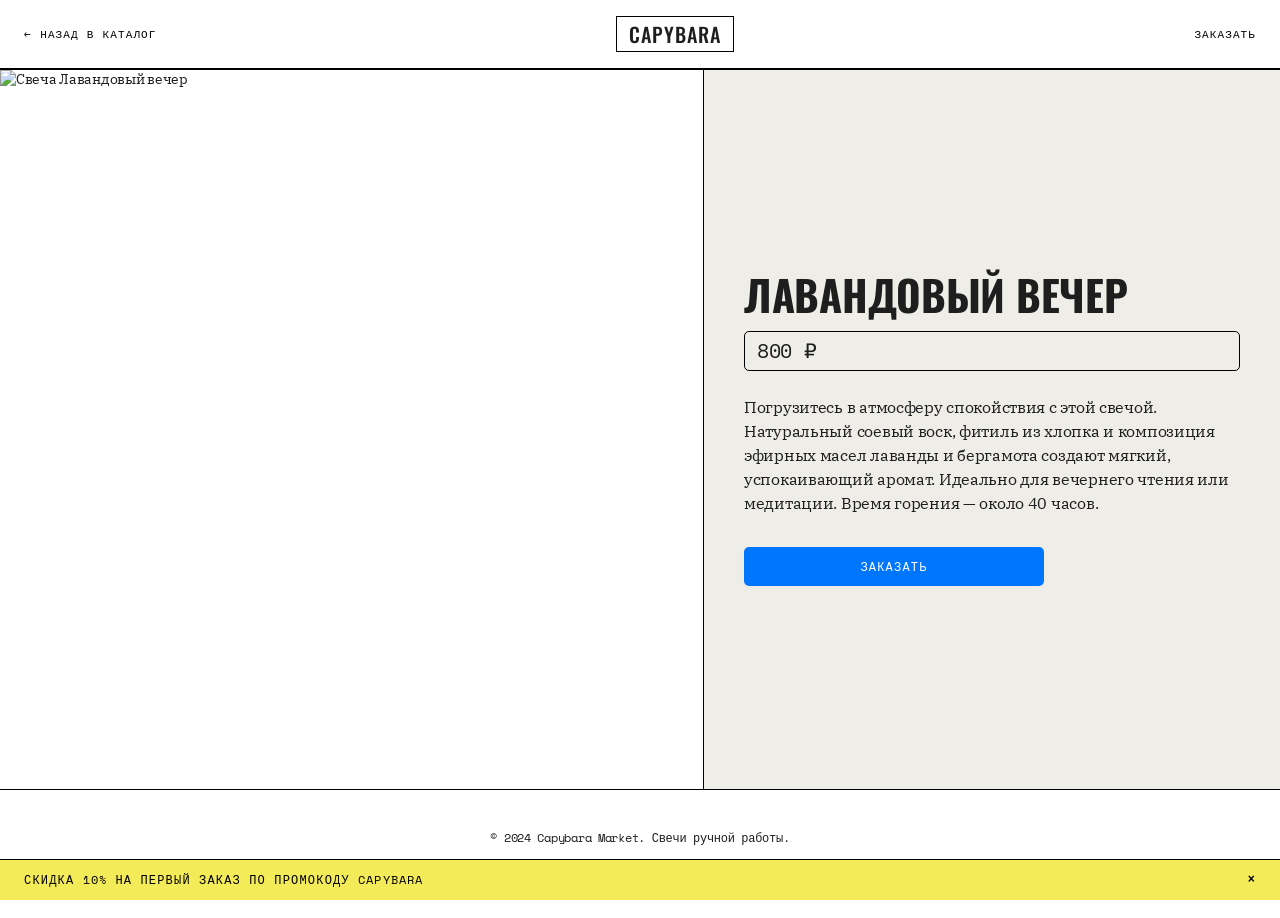
==== product-1.html @ 66001185 "Create product-1.html" ====
<!DOCTYPE html>
<html lang="ru">
<head>
    <meta charset="UTF-8">
    <meta name="viewport" content="width=device-width, initial-scale=1.0">
    <title>Лавандовый вечер | Capybara Market</title>
    <link rel="preconnect" href="https://fonts.googleapis.com">
    <link rel="preconnect" href="https://fonts.gstatic.com" crossorigin>
    <link href="https://fonts.googleapis.com/css2?family=IBM+Plex+Serif:wght@400;500&family=Oswald:wght@500&family=Space+Mono&display=swap" rel="stylesheet">
    <link rel="stylesheet" href="style.css">
</head>
<body>

    <nav class="border-bottom">
        <div class="nav-links"><a href="index.html">← Назад в каталог</a></div>
        <div class="logo">Capybara</div>
        <div class="nav-links"><a href="#order">Заказать</a></div>
    </nav>

    <section class="product-page" id="order">
        <div class="product-image">
            <img src="https://images.unsplash.com/photo-1603006905003-be475563bc59?ixlib=rb-4.0.3&auto=format&fit=crop&w=1000&q=80" alt="Свеча Лавандовый вечер">
        </div>
        <div class="product-info">
            <h1>Лавандовый вечер</h1>
            <div class="price-tag">800 ₽</div>
            <p class="description">
                Погрузитесь в атмосферу спокойствия с этой свечой. Натуральный соевый воск, фитиль из хлопка и композиция эфирных масел лаванды и бергамота создают мягкий, успокаивающий аромат. Идеально для вечернего чтения или медитации. Время горения — около 40 часов.
            </p>
            <a href="https://forms.yandex.ru/u/ВАШ_ID?prefill_product=Свеча%20Лавандовый%20вечер" class="btn-shop" target="_blank">Заказать</a>
        </div>
    </section>

    <footer>
        <p>© 2024 Capybara Market. Свечи ручной работы.</p>
        <div class="social-links">
            <a href="https://t.me/ваш_ник">Telegram</a>
            <a href="https://vk.com/ваш_профиль">ВКонтакте</a>
            <a href="https://max.ru/ваш_профиль">MAX</a>
        </div>
    </footer>

    <div class="promo-banner" id="promo">
        <span>Скидка 10% на первый заказ по промокоду CAPYBARA</span>
        <span class="close-btn" onclick="document.getElementById('promo').style.display='none'">×</span>
    </div>

</body>
</html>
---- style.css ----
:root {
    --workshop-blue: #0076ff;
    --hail-yellow: #f4eb59;
    --pale-sky: #c3d7ee;
    --canvas: #ffffff;
    --bone: #eeede8;
    --ink: #000000;
    --press-black: #1e1e1e;
    --font-display: 'Oswald', sans-serif;
    --font-body: 'IBM Plex Serif', serif;
    --font-mono: 'Space Mono', monospace;
}

* { box-sizing: border-box; margin: 0; padding: 0; }
html { scroll-behavior: smooth; }

body {
    background-color: var(--canvas);
    color: var(--press-black);
    font-family: var(--font-body);
    font-size: 14px;
    line-height: 1.3;
    letter-spacing: -0.02em;
    -webkit-font-smoothing: antialiased;
}

a { color: var(--ink); text-decoration: none; }
.border-bottom { border-bottom: 1px solid var(--ink); }
.border-top { border-top: 1px solid var(--ink); }

/* Навигация */
nav {
    display: flex; justify-content: space-between; align-items: center;
    padding: 16px 24px; background-color: var(--canvas);
    font-family: var(--font-mono); font-size: 11px;
    text-transform: uppercase; letter-spacing: 0.1em;
}
.nav-links { display: flex; gap: 24px; }
.logo {
    font-family: var(--font-display); font-size: 20px; font-weight: 500;
    letter-spacing: 0.05em; border: 1px solid var(--ink);
    padding: 4px 12px; text-transform: uppercase;
}

/* Главный экран (Hero) */
.hero { display: flex; border-bottom: 1px solid var(--ink); min-height: 60vh; }
.hero-text {
    width: 35%; padding: 40px; border-right: 1px solid var(--ink);
    display: flex; flex-direction: column; justify-content: center;
    background-color: var(--bone);
}
.hero-text h1 {
    font-family: var(--font-display); font-size: 54px; font-weight: 500;
    line-height: 0.9; text-transform: uppercase; margin-bottom: 20px;
    letter-spacing: -0.02em;
}
.hero-text p { font-size: 16px; color: var(--press-black); max-width: 80%; }
.hero-image {
    width: 65%;
    background-image: url('https://images.unsplash.com/photo-1602874801006-3a1ce9e7d2b1?ixlib=rb-4.0.3&auto=format&fit=crop&w=1200&q=80');
    background-size: cover; background-position: center;
    background-color: var(--pale-sky);
}

/* Каталог */
.catalog-header { padding: 40px 24px 20px; }
.catalog-header h2 { font-family: var(--font-display); font-size: 32px; text-transform: uppercase; line-height: 1; }
.grid {
    display: grid; grid-template-columns: repeat(auto-fit, minmax(300px, 1fr));
    border-top: 1px solid var(--ink); border-left: 1px solid var(--ink);
    margin: 0 24px 40px;
}
.card {
    padding: 20px; border-right: 1px solid var(--ink); border-bottom: 1px solid var(--ink);
    background-color: var(--bone); display: flex; flex-direction: column;
}
.card-img {
    width: 100%; aspect-ratio: 1 / 1; object-fit: cover;
    border: 1px solid var(--ink); margin-bottom: 16px; background-color: var(--canvas);
}
.card-title-row { display: flex; justify-content: space-between; align-items: flex-start; margin-bottom: 8px; }
.card-title { font-family: var(--font-display); font-size: 20px; line-height: 1; text-transform: uppercase; max-width: 70%; }
.price-tag {
    font-family: var(--font-mono); font-size: 12px; border: 1px solid var(--ink);
    border-radius: 5px; padding: 2px 6px; white-space: nowrap;
}
.card-desc { font-size: 13px; margin-bottom: 16px; flex-grow: 1; }

/* Кнопки */
.btn-shop {
    display: block; width: 100%; background-color: var(--workshop-blue); color: var(--canvas);
    font-family: var(--font-mono); font-size: 12px; text-transform: uppercase; text-align: center;
    padding: 12px; border-radius: 5px; border: none; cursor: pointer;
    letter-spacing: 0.1em; transition: opacity 0.2s;
}
.btn-shop:hover { opacity: 0.8; }

.btn-secondary {
    display: inline-block; background-color: transparent; color: var(--ink);
    font-family: var(--font-mono); font-size: 12px; text-transform: uppercase; text-align: center;
    padding: 10px 20px; border: 1px solid var(--ink); border-radius: 5px; cursor: pointer;
    letter-spacing: 0.1em; transition: background 0.2s;
}
.btn-secondary:hover { background-color: var(--bone); }

/* Страница товара */
.product-page { display: flex; min-height: 80vh; border-top: 1px solid var(--ink); }
.product-image { width: 55%; border-right: 1px solid var(--ink); }
.product-image img { width: 100%; height: 100%; object-fit: cover; display: block; }
.product-info {
    width: 45%; padding: 40px; background-color: var(--bone);
    display: flex; flex-direction: column; justify-content: center;
}
.product-info h1 { font-family: var(--font-display); font-size: 42px; text-transform: uppercase; line-height: 1; margin-bottom: 16px; }
.product-info .price-tag { font-size: 20px; padding: 6px 12px; display: inline-block; margin-bottom: 24px; }
.product-info .description { font-size: 16px; line-height: 1.5; margin-bottom: 32px; color: var(--press-black); }
.product-info .btn-shop { max-width: 300px; }

/* Футер */
footer { padding: 40px 24px; text-align: center; font-family: var(--font-mono); font-size: 12px; background-color: var(--canvas); border-top: 1px solid var(--ink); }
.social-links { margin-top: 16px; display: flex; justify-content: center; gap: 20px; }
.social-links a { border-bottom: 1px solid var(--ink); }

.promo-banner {
    background-color: var(--hail-yellow); color: var(--ink); padding: 12px 24px;
    display: flex; justify-content: space-between; align-items: center;
    font-family: var(--font-mono); font-size: 12px; text-transform: uppercase;
    letter-spacing: 0.1em; position: fixed; bottom: 0; left: 0; right: 0;
    z-index: 100; border-top: 1px solid var(--ink);
}
.close-btn { cursor: pointer; font-weight: bold; font-family: sans-serif; }

@media (max-width: 768px) {
    .hero, .product-page { flex-direction: column; }
    .hero-text, .product-info { width: 100%; border-right: none; border-bottom: 1px solid var(--ink); padding: 24px; }
    .hero-text h1 { font-size: 40px; }
    .hero-image, .product-image { width: 100%; min-height: 40vh; }
    .grid { margin: 0 12px 40px; } nav { padding: 16px 12px; }
    .product-info h1 { font-size: 32px; }
}
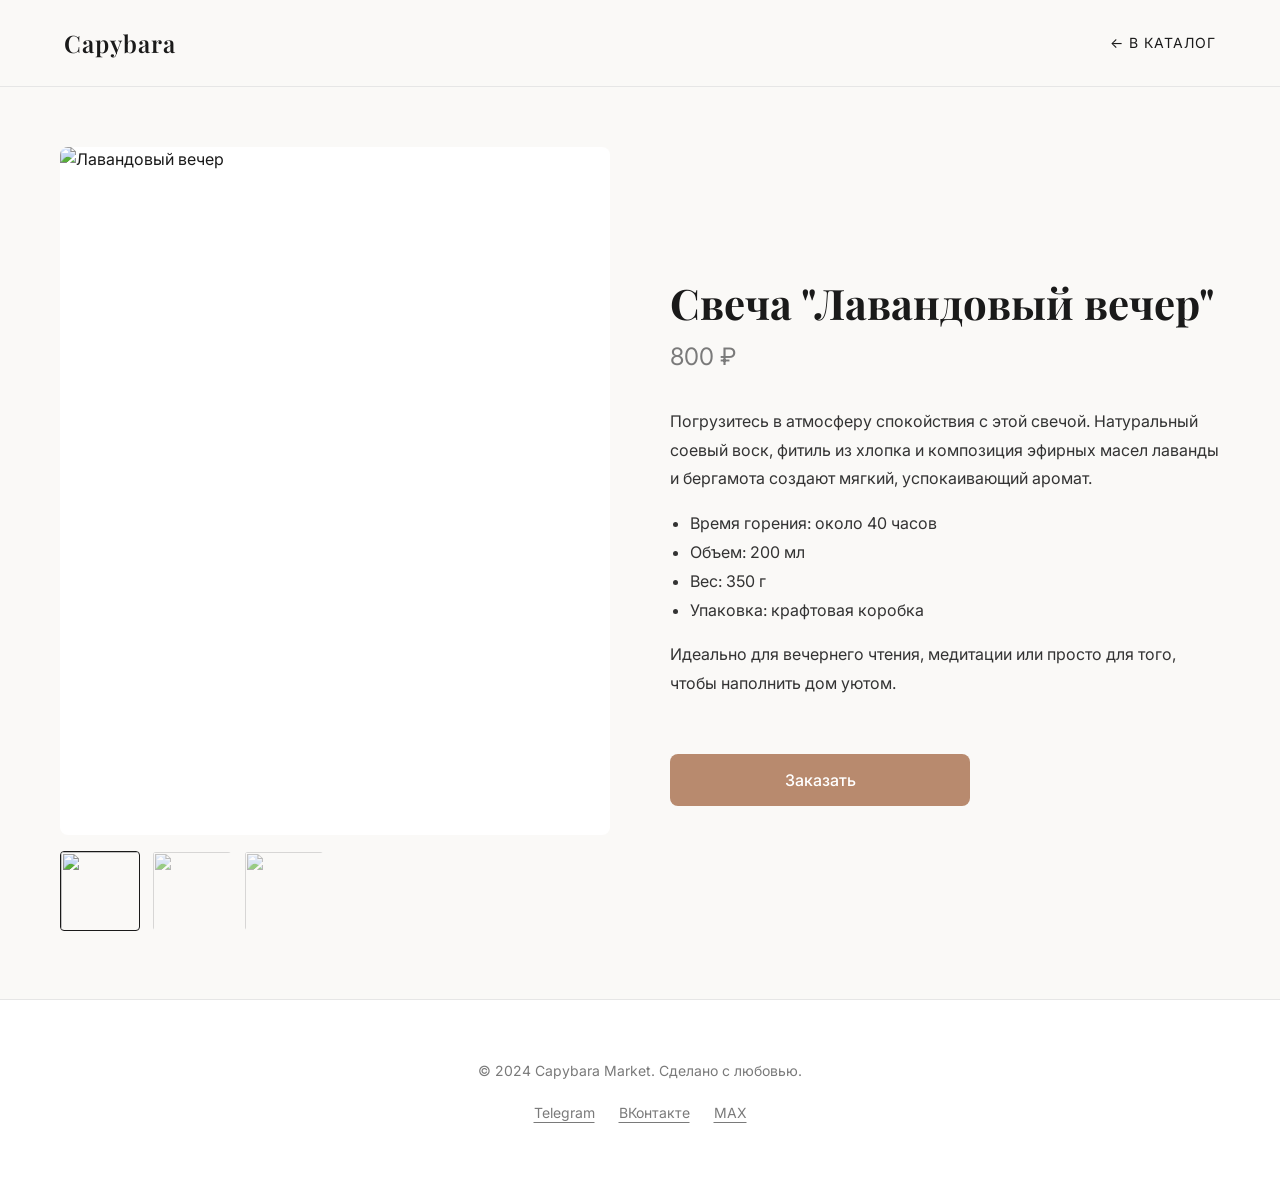
==== commit fbfa0b61: "Update product-1.html" ====
--- a/product-1.html
+++ b/product-1.html
@@ -6,33 +6,51 @@
     <title>Лавандовый вечер | Capybara Market</title>
     <link rel="preconnect" href="https://fonts.googleapis.com">
     <link rel="preconnect" href="https://fonts.gstatic.com" crossorigin>
-    <link href="https://fonts.googleapis.com/css2?family=IBM+Plex+Serif:wght@400;500&family=Oswald:wght@500&family=Space+Mono&display=swap" rel="stylesheet">
+    <link href="https://fonts.googleapis.com/css2?family=Inter:wght@300;400;500;600&family=Playfair+Display:wght@400;600&display=swap" rel="stylesheet">
     <link rel="stylesheet" href="style.css">
 </head>
 <body>
 
-    <nav class="border-bottom">
-        <div class="nav-links"><a href="index.html">← Назад в каталог</a></div>
-        <div class="logo">Capybara</div>
-        <div class="nav-links"><a href="#order">Заказать</a></div>
-    </nav>
+    <header>
+        <a href="index.html" class="logo">Capybara</a>
+        <div class="nav-links">
+            <a href="index.html">← В каталог</a>
+        </div>
+    </header>
 
-    <section class="product-page" id="order">
-        <div class="product-image">
-            <img src="https://images.unsplash.com/photo-1603006905003-be475563bc59?ixlib=rb-4.0.3&auto=format&fit=crop&w=1000&q=80" alt="Свеча Лавандовый вечер">
+    <main class="product-page">
+        <!-- Галерея -->
+        <div class="product-gallery">
+            <img src="https://images.unsplash.com/photo-1603006905003-be475563bc59?ixlib=rb-4.0.3&auto=format&fit=crop&w=800&q=80" alt="Лавандовый вечер" class="main-image" id="mainImage">
+            <div class="thumbnail-list">
+                <img src="https://images.unsplash.com/photo-1603006905003-be475563bc59?ixlib=rb-4.0.3&auto=format&fit=crop&w=150&q=80" onclick="changeImage(this)" class="active">
+                <img src="https://images.unsplash.com/photo-1602874801006-3a1ce9e7d2b1?ixlib=rb-4.0.3&auto=format&fit=crop&w=150&q=80" onclick="changeImage(this)">
+                <img src="https://images.unsplash.com/photo-1575844264831-4b8920b431a6?ixlib=rb-4.0.3&auto=format&fit=crop&w=150&q=80" onclick="changeImage(this)">
+            </div>
         </div>
+
+        <!-- Информация -->
         <div class="product-info">
-            <h1>Лавандовый вечер</h1>
-            <div class="price-tag">800 ₽</div>
-            <p class="description">
-                Погрузитесь в атмосферу спокойствия с этой свечой. Натуральный соевый воск, фитиль из хлопка и композиция эфирных масел лаванды и бергамота создают мягкий, успокаивающий аромат. Идеально для вечернего чтения или медитации. Время горения — около 40 часов.
-            </p>
-            <a href="https://forms.yandex.ru/u/ВАШ_ID?prefill_product=Свеча%20Лавандовый%20вечер" class="btn-shop" target="_blank">Заказать</a>
+            <h1>Свеча "Лавандовый вечер"</h1>
+            <div class="price">800 ₽</div>
+            
+            <div class="description">
+                <p>Погрузитесь в атмосферу спокойствия с этой свечой. Натуральный соевый воск, фитиль из хлопка и композиция эфирных масел лаванды и бергамота создают мягкий, успокаивающий аромат.</p>
+                <ul>
+                    <li>Время горения: около 40 часов</li>
+                    <li>Объем: 200 мл</li>
+                    <li>Вес: 350 г</li>
+                    <li>Упаковка: крафтовая коробка</li>
+                </ul>
+                <p>Идеально для вечернего чтения, медитации или просто для того, чтобы наполнить дом уютом.</p>
+            </div>
+
+            <button onclick="openOrderModal('Свеча Лавандовый вечер', 'candle-01')" class="btn-primary">Заказать</button>
         </div>
-    </section>
+    </main>
 
     <footer>
-        <p>© 2024 Capybara Market. Свечи ручной работы.</p>
+        <p>© 2024 Capybara Market. Сделано с любовью.</p>
         <div class="social-links">
             <a href="https://t.me/ваш_ник">Telegram</a>
             <a href="https://vk.com/ваш_профиль">ВКонтакте</a>
@@ -40,10 +58,57 @@
         </div>
     </footer>
 
-    <div class="promo-banner" id="promo">
-        <span>Скидка 10% на первый заказ по промокоду CAPYBARA</span>
-        <span class="close-btn" onclick="document.getElementById('promo').style.display='none'">×</span>
+    <!-- МОДАЛЬНОЕ ОКНО -->
+    <div class="modal-overlay" id="orderModal">
+        <div class="modal-content">
+            <div class="modal-header">
+                <h3 id="modalTitle">Оформление заказа</h3>
+                <button class="modal-close" onclick="closeOrderModal()">×</button>
+            </div>
+            <div class="modal-body">
+                <iframe id="yandexFormIframe" src="" frameborder="0"></iframe>
+            </div>
+        </div>
     </div>
 
+    <script>
+        // Смена главного фото
+        function changeImage(element) {
+            const mainImage = document.getElementById('mainImage');
+            // Берем src миниатюры и меняем размер на большой
+            mainImage.src = element.src.replace('w=150', 'w=800'); 
+            
+            // Переключаем класс active
+            document.querySelectorAll('.thumbnail-list img').forEach(img => img.classList.remove('active'));
+            element.classList.add('active');
+        }
+
+        // Модальное окно
+        function openOrderModal(productName, productId) {
+            const modal = document.getElementById('orderModal');
+            const title = document.getElementById('modalTitle');
+            const iframe = document.getElementById('yandexFormIframe');
+
+            title.textContent = 'Вы заказываете: ' + productName;
+
+            const baseUrl = "https://forms.yandex.ru/u/6affc43928697bf2845447a7/?iframe=1";
+            const nameParam = "&answer_short_text_9008994401604016=" + encodeURIComponent(productName);
+            const idParam = "&answer_short_text_9008994404244940=" + encodeURIComponent(productId);
+
+            iframe.src = baseUrl + nameParam + idParam;
+            modal.classList.add('active');
+        }
+
+        function closeOrderModal() {
+            const modal = document.getElementById('orderModal');
+            const iframe = document.getElementById('yandexFormIframe');
+            iframe.src = ""; 
+            modal.classList.remove('active');
+        }
+
+        document.getElementById('orderModal').addEventListener('click', function(e) {
+            if (e.target === this) closeOrderModal();
+        });
+    </script>
 </body>
 </html>
--- a/style.css
+++ b/style.css
@@ -1,140 +1,123 @@
+/* --- БАЗОВЫЕ НАСТРОЙКИ --- */
 :root {
-    --workshop-blue: #0076ff;
-    --hail-yellow: #f4eb59;
-    --pale-sky: #c3d7ee;
-    --canvas: #ffffff;
-    --bone: #eeede8;
-    --ink: #000000;
-    --press-black: #1e1e1e;
-    --font-display: 'Oswald', sans-serif;
-    --font-body: 'IBM Plex Serif', serif;
-    --font-mono: 'Space Mono', monospace;
+    --bg-main: #faf9f7;      /* Теплый белый */
+    --bg-card: #ffffff;      /* Чистый белый для карточек */
+    --text-main: #1a1a1a;    /* Почти черный */
+    --text-muted: #7a7a7a;   /* Серый для описаний */
+    --accent: #b88a6e;       /* Пудрово-коричневый (кнопки) */
+    --accent-hover: #a1765c;
+    --border: #e6e6e6;
+    --font-heading: 'Playfair Display', serif;
+    --font-body: 'Inter', sans-serif;
 }
 
 * { box-sizing: border-box; margin: 0; padding: 0; }
 html { scroll-behavior: smooth; }
 
 body {
-    background-color: var(--canvas);
-    color: var(--press-black);
+    background-color: var(--bg-main);
+    color: var(--text-main);
     font-family: var(--font-body);
-    font-size: 14px;
-    line-height: 1.3;
-    letter-spacing: -0.02em;
+    font-size: 16px;
+    line-height: 1.6;
     -webkit-font-smoothing: antialiased;
 }
 
-a { color: var(--ink); text-decoration: none; }
-.border-bottom { border-bottom: 1px solid var(--ink); }
-.border-top { border-top: 1px solid var(--ink); }
+a { color: inherit; text-decoration: none; transition: opacity 0.2s; }
+a:hover { opacity: 0.7; }
+img { max-width: 100%; display: block; }
 
-/* Навигация */
-nav {
+/* --- ШАПКА --- */
+header {
     display: flex; justify-content: space-between; align-items: center;
-    padding: 16px 24px; background-color: var(--canvas);
-    font-family: var(--font-mono); font-size: 11px;
-    text-transform: uppercase; letter-spacing: 0.1em;
+    padding: 24px 5%; background-color: var(--bg-main);
+    position: sticky; top: 0; z-index: 50;
+    border-bottom: 1px solid var(--border);
 }
-.nav-links { display: flex; gap: 24px; }
-.logo {
-    font-family: var(--font-display); font-size: 20px; font-weight: 500;
-    letter-spacing: 0.05em; border: 1px solid var(--ink);
-    padding: 4px 12px; text-transform: uppercase;
+.logo { font-family: var(--font-heading); font-size: 24px; font-weight: 600; letter-spacing: 1px; }
+.nav-links { display: flex; gap: 32px; font-weight: 400; font-size: 14px; text-transform: uppercase; letter-spacing: 1px; }
+
+/* --- ГЛАВНЫЙ ЭКРАН (HERO) --- */
+.hero {
+    display: flex; align-items: center; justify-content: center;
+    text-align: center; padding: 100px 20px; background-color: var(--bg-card);
+    border-bottom: 1px solid var(--border);
+}
+.hero-content { max-width: 800px; }
+.hero h1 { font-family: var(--font-heading); font-size: 56px; font-weight: 400; margin-bottom: 20px; line-height: 1.1; }
+.hero p { font-size: 18px; color: var(--text-muted); max-width: 600px; margin: 0 auto; }
+
+/* --- ФИЛЬТРЫ КАТЕГОРИЙ --- */
+.category-filters {
+    display: flex; justify-content: center; gap: 16px; padding: 40px 20px 20px;
+    flex-wrap: wrap;
+}
+.filter-btn {
+    background: none; border: 1px solid var(--border);
+    padding: 10px 24px; border-radius: 30px;
+    font-family: var(--font-body); font-size: 14px; cursor: pointer;
+    transition: all 0.3s ease; color: var(--text-muted);
+}
+.filter-btn:hover, .filter-btn.active {
+    background: var(--text-main); color: #fff; border-color: var(--text-main);
 }
 
-/* Главный экран (Hero) */
-.hero { display: flex; border-bottom: 1px solid var(--ink); min-height: 60vh; }
-.hero-text {
-    width: 35%; padding: 40px; border-right: 1px solid var(--ink);
-    display: flex; flex-direction: column; justify-content: center;
-    background-color: var(--bone);
+/* --- СЕТКА ТОВАРОВ --- */
+.container { max-width: 1200px; margin: 0 auto; padding: 20px 20px 80px; }
+.product-grid {
+    display: grid; grid-template-columns: repeat(auto-fill, minmax(280px, 1fr));
+    gap: 40px;
 }
-.hero-text h1 {
-    font-family: var(--font-display); font-size: 54px; font-weight: 500;
-    line-height: 0.9; text-transform: uppercase; margin-bottom: 20px;
-    letter-spacing: -0.02em;
+.product-card { text-align: left; cursor: pointer; }
+.product-image-wrapper { overflow: hidden; border-radius: 8px; background: var(--bg-card); margin-bottom: 16px; aspect-ratio: 4/5; }
+.product-card img { width: 100%; height: 100%; object-fit: cover; transition: transform 0.5s ease; }
+.product-card:hover img { transform: scale(1.05); }
+.product-title { font-family: var(--font-heading); font-size: 20px; margin-bottom: 4px; }
+.product-price { font-size: 15px; color: var(--text-muted); }
+
+/* --- СТРАНИЦА ТОВАРА --- */
+.product-page { max-width: 1200px; margin: 60px auto; padding: 0 20px; display: grid; grid-template-columns: 1fr 1fr; gap: 60px; }
+.product-gallery { display: flex; flex-direction: column; gap: 16px; }
+.main-image { width: 100%; border-radius: 8px; aspect-ratio: 4/5; object-fit: cover; background: var(--bg-card); }
+.thumbnail-list { display: flex; gap: 12px; overflow-x: auto; padding-bottom: 8px; }
+.thumbnail-list img { width: 80px; height: 80px; object-fit: cover; border-radius: 4px; cursor: pointer; opacity: 0.6; transition: opacity 0.2s; border: 1px solid transparent; }
+.thumbnail-list img:hover, .thumbnail-list img.active { opacity: 1; border-color: var(--text-main); }
+
+.product-info { display: flex; flex-direction: column; justify-content: center; }
+.product-info h1 { font-family: var(--font-heading); font-size: 42px; margin-bottom: 12px; line-height: 1.1; }
+.product-info .price { font-size: 24px; color: var(--text-muted); margin-bottom: 30px; }
+.product-info .description { font-size: 16px; line-height: 1.8; margin-bottom: 40px; color: #333; }
+.product-info .description p { margin-bottom: 16px; }
+.product-info .description ul { padding-left: 20px; margin-bottom: 16px; }
+
+/* --- КНОПКИ --- */
+.btn-primary {
+    display: inline-block; background-color: var(--accent); color: #fff;
+    font-family: var(--font-body); font-size: 16px; font-weight: 500;
+    padding: 16px 32px; border-radius: 8px; border: none; cursor: pointer;
+    text-align: center; transition: background-color 0.3s; width: 100%; max-width: 300px;
 }
-.hero-text p { font-size: 16px; color: var(--press-black); max-width: 80%; }
-.hero-image {
-    width: 65%;
-    background-image: url('https://images.unsplash.com/photo-1602874801006-3a1ce9e7d2b1?ixlib=rb-4.0.3&auto=format&fit=crop&w=1200&q=80');
-    background-size: cover; background-position: center;
-    background-color: var(--pale-sky);
+.btn-primary:hover { background-color: var(--accent-hover); }
+
+/* --- ФУТЕР --- */
+footer { padding: 60px 20px; text-align: center; background-color: var(--bg-card); border-top: 1px solid var(--border); font-size: 14px; color: var(--text-muted); }
+.social-links { margin-top: 20px; display: flex; justify-content: center; gap: 24px; }
+.social-links a { text-decoration: underline; text-underline-offset: 4px; }
+
+/* --- МОДАЛЬНОЕ ОКНО (Осталось без изменений в логике) --- */
+.modal-overlay { display: none; position: fixed; top: 0; left: 0; width: 100%; height: 100%; background-color: rgba(0, 0, 0, 0.6); backdrop-filter: blur(4px); z-index: 1000; justify-content: center; align-items: center; padding: 20px; }
+.modal-overlay.active { display: flex; }
+.modal-content { background-color: var(--bg-card); border-radius: 12px; width: 100%; max-width: 700px; max-height: 90vh; display: flex; flex-direction: column; position: relative; box-shadow: 0 20px 40px rgba(0,0,0,0.2); overflow: hidden; }
+.modal-header { padding: 24px; border-bottom: 1px solid var(--border); display: flex; justify-content: space-between; align-items: center; background-color: var(--bg-main); }
+.modal-header h3 { font-family: var(--font-heading); font-size: 22px; margin: 0; font-weight: 600; }
+.modal-close { background: none; border: none; font-size: 24px; cursor: pointer; color: var(--text-muted); }
+.modal-body { padding: 0; overflow-y: auto; flex-grow: 1; background-color: #fff; max-height: calc(90vh - 80px); }
+.modal-body iframe { width: 100%; height: 100%; min-height: 750px; border: none; display: block; }
+
+/* --- АДАПТИВНОСТЬ --- */
+@media (max-width: 900px) {
+    .product-page { grid-template-columns: 1fr; gap: 40px; margin: 30px auto; }
+    .hero h1 { font-size: 40px; }
+    .modal-content { height: 95vh; max-height: 95vh; }
+    .modal-body iframe { min-height: 100%; }
 }
-
-/* Каталог */
-.catalog-header { padding: 40px 24px 20px; }
-.catalog-header h2 { font-family: var(--font-display); font-size: 32px; text-transform: uppercase; line-height: 1; }
-.grid {
-    display: grid; grid-template-columns: repeat(auto-fit, minmax(300px, 1fr));
-    border-top: 1px solid var(--ink); border-left: 1px solid var(--ink);
-    margin: 0 24px 40px;
-}
-.card {
-    padding: 20px; border-right: 1px solid var(--ink); border-bottom: 1px solid var(--ink);
-    background-color: var(--bone); display: flex; flex-direction: column;
-}
-.card-img {
-    width: 100%; aspect-ratio: 1 / 1; object-fit: cover;
-    border: 1px solid var(--ink); margin-bottom: 16px; background-color: var(--canvas);
-}
-.card-title-row { display: flex; justify-content: space-between; align-items: flex-start; margin-bottom: 8px; }
-.card-title { font-family: var(--font-display); font-size: 20px; line-height: 1; text-transform: uppercase; max-width: 70%; }
-.price-tag {
-    font-family: var(--font-mono); font-size: 12px; border: 1px solid var(--ink);
-    border-radius: 5px; padding: 2px 6px; white-space: nowrap;
-}
-.card-desc { font-size: 13px; margin-bottom: 16px; flex-grow: 1; }
-
-/* Кнопки */
-.btn-shop {
-    display: block; width: 100%; background-color: var(--workshop-blue); color: var(--canvas);
-    font-family: var(--font-mono); font-size: 12px; text-transform: uppercase; text-align: center;
-    padding: 12px; border-radius: 5px; border: none; cursor: pointer;
-    letter-spacing: 0.1em; transition: opacity 0.2s;
-}
-.btn-shop:hover { opacity: 0.8; }
-
-.btn-secondary {
-    display: inline-block; background-color: transparent; color: var(--ink);
-    font-family: var(--font-mono); font-size: 12px; text-transform: uppercase; text-align: center;
-    padding: 10px 20px; border: 1px solid var(--ink); border-radius: 5px; cursor: pointer;
-    letter-spacing: 0.1em; transition: background 0.2s;
-}
-.btn-secondary:hover { background-color: var(--bone); }
-
-/* Страница товара */
-.product-page { display: flex; min-height: 80vh; border-top: 1px solid var(--ink); }
-.product-image { width: 55%; border-right: 1px solid var(--ink); }
-.product-image img { width: 100%; height: 100%; object-fit: cover; display: block; }
-.product-info {
-    width: 45%; padding: 40px; background-color: var(--bone);
-    display: flex; flex-direction: column; justify-content: center;
-}
-.product-info h1 { font-family: var(--font-display); font-size: 42px; text-transform: uppercase; line-height: 1; margin-bottom: 16px; }
-.product-info .price-tag { font-size: 20px; padding: 6px 12px; display: inline-block; margin-bottom: 24px; }
-.product-info .description { font-size: 16px; line-height: 1.5; margin-bottom: 32px; color: var(--press-black); }
-.product-info .btn-shop { max-width: 300px; }
-
-/* Футер */
-footer { padding: 40px 24px; text-align: center; font-family: var(--font-mono); font-size: 12px; background-color: var(--canvas); border-top: 1px solid var(--ink); }
-.social-links { margin-top: 16px; display: flex; justify-content: center; gap: 20px; }
-.social-links a { border-bottom: 1px solid var(--ink); }
-
-.promo-banner {
-    background-color: var(--hail-yellow); color: var(--ink); padding: 12px 24px;
-    display: flex; justify-content: space-between; align-items: center;
-    font-family: var(--font-mono); font-size: 12px; text-transform: uppercase;
-    letter-spacing: 0.1em; position: fixed; bottom: 0; left: 0; right: 0;
-    z-index: 100; border-top: 1px solid var(--ink);
-}
-.close-btn { cursor: pointer; font-weight: bold; font-family: sans-serif; }
-
-@media (max-width: 768px) {
-    .hero, .product-page { flex-direction: column; }
-    .hero-text, .product-info { width: 100%; border-right: none; border-bottom: 1px solid var(--ink); padding: 24px; }
-    .hero-text h1 { font-size: 40px; }
-    .hero-image, .product-image { width: 100%; min-height: 40vh; }
-    .grid { margin: 0 12px 40px; } nav { padding: 16px 12px; }
-    .product-info h1 { font-size: 32px; }
-}
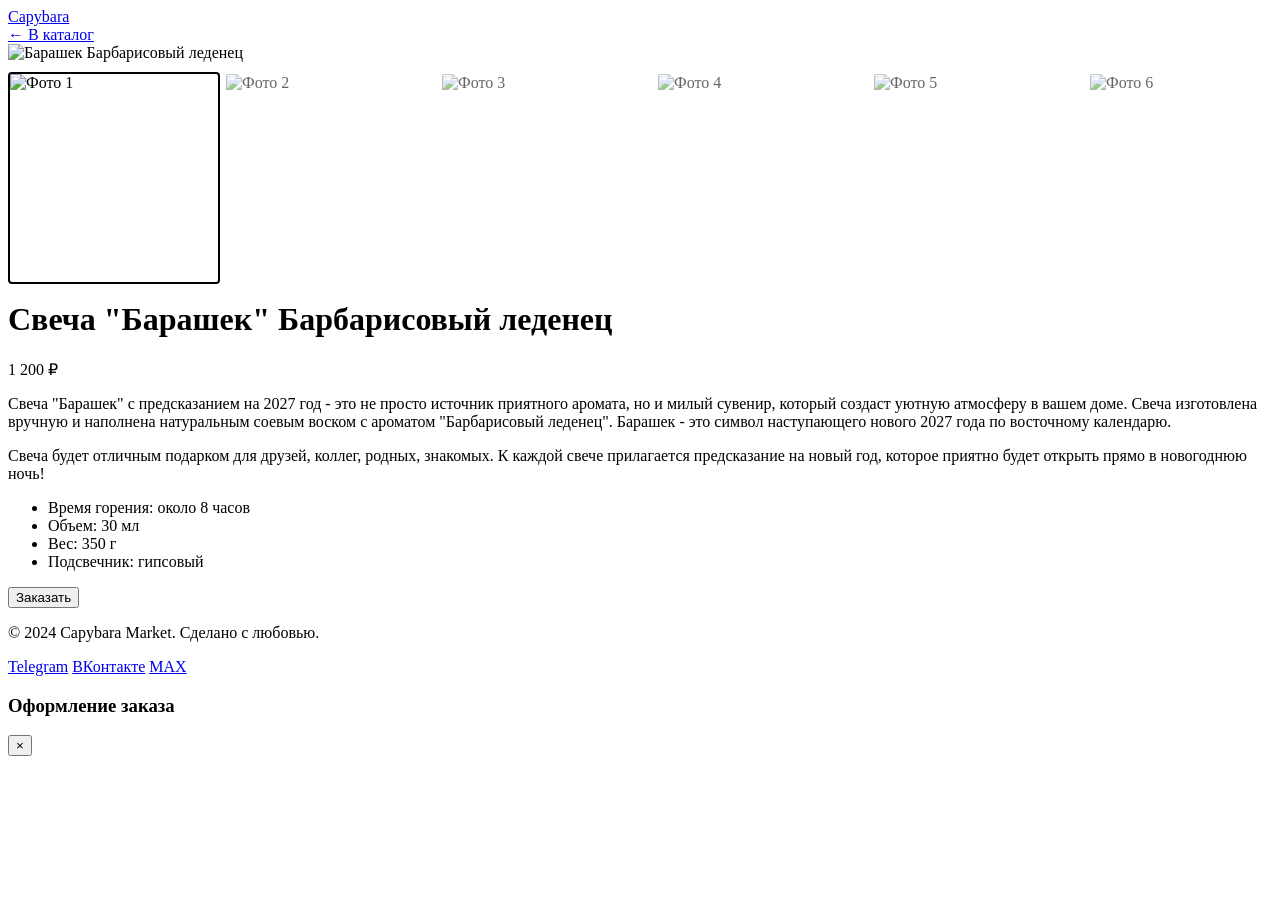
==== commit af5698be: "Update product-1.html" ====
--- a/product-1.html
+++ b/product-1.html
@@ -3,7 +3,7 @@
 <head>
     <meta charset="UTF-8">
     <meta name="viewport" content="width=device-width, initial-scale=1.0">
-    <title>Лавандовый вечер | Capybara Market</title>
+    <title>Свеча "Барашек" Барбарисовый леденец | Capybara Market</title>
     <link rel="preconnect" href="https://fonts.googleapis.com">
     <link rel="preconnect" href="https://fonts.gstatic.com" crossorigin>
     <link href="https://fonts.googleapis.com/css2?family=Inter:wght@300;400;500;600&family=Playfair+Display:wght@400;600&display=swap" rel="stylesheet">
@@ -19,33 +19,37 @@
     </header>
 
     <main class="product-page">
-        <!-- Галерея -->
         <div class="product-gallery">
-            <img src="https://images.unsplash.com/photo-1603006905003-be475563bc59?ixlib=rb-4.0.3&auto=format&fit=crop&w=800&q=80" alt="Лавандовый вечер" class="main-image" id="mainImage">
+            <!-- Главное фото (00.jpg) -->
+            <img src="https://disk.yandex.ru/d/nc4iJHT0gAjBhg/product-1/00.jpg" alt="Барашек Барбарисовый леденец" class="main-image" id="mainImage">
+            
+            <!-- Миниатюры (00.jpg - 05.jpg) -->
             <div class="thumbnail-list">
-                <img src="https://images.unsplash.com/photo-1603006905003-be475563bc59?ixlib=rb-4.0.3&auto=format&fit=crop&w=150&q=80" onclick="changeImage(this)" class="active">
-                <img src="https://images.unsplash.com/photo-1602874801006-3a1ce9e7d2b1?ixlib=rb-4.0.3&auto=format&fit=crop&w=150&q=80" onclick="changeImage(this)">
-                <img src="https://images.unsplash.com/photo-1575844264831-4b8920b431a6?ixlib=rb-4.0.3&auto=format&fit=crop&w=150&q=80" onclick="changeImage(this)">
+                <img src="https://disk.yandex.ru/d/nc4iJHT0gAjBhg/product-1/00.jpg" onclick="changeImage(this)" class="active" alt="Фото 1">
+                <img src="https://disk.yandex.ru/d/nc4iJHT0gAjBhg/product-1/01.jpg" onclick="changeImage(this)" alt="Фото 2">
+                <img src="https://disk.yandex.ru/d/nc4iJHT0gAjBhg/product-1/02.jpg" onclick="changeImage(this)" alt="Фото 3">
+                <img src="https://disk.yandex.ru/d/nc4iJHT0gAjBhg/product-1/03.jpg" onclick="changeImage(this)" alt="Фото 4">
+                <img src="https://disk.yandex.ru/d/nc4iJHT0gAjBhg/product-1/04.jpg" onclick="changeImage(this)" alt="Фото 5">
+                <img src="https://disk.yandex.ru/d/nc4iJHT0gAjBhg/product-1/05.jpg" onclick="changeImage(this)" alt="Фото 6">
             </div>
         </div>
 
-        <!-- Информация -->
         <div class="product-info">
-            <h1>Свеча "Лавандовый вечер"</h1>
-            <div class="price">800 ₽</div>
+            <h1>Свеча "Барашек" Барбарисовый леденец</h1>
+            <div class="price">1 200 ₽</div>
             
             <div class="description">
-                <p>Погрузитесь в атмосферу спокойствия с этой свечой. Натуральный соевый воск, фитиль из хлопка и композиция эфирных масел лаванды и бергамота создают мягкий, успокаивающий аромат.</p>
+                <p>Свеча "Барашек" с предсказанием на 2027 год - это не просто источник приятного аромата, но и милый сувенир, который создаст уютную атмосферу в вашем доме. Свеча изготовлена вручную и наполнена натуральным соевым воском с ароматом "Барбарисовый леденец". Барашек - это символ наступающего нового 2027 года по восточному календарю.</p>
+                <p>Свеча будет отличным подарком для друзей, коллег, родных, знакомых. К каждой свече прилагается предсказание на новый год, которое приятно будет открыть прямо в новогоднюю ночь!</p>
                 <ul>
-                    <li>Время горения: около 40 часов</li>
-                    <li>Объем: 200 мл</li>
+                    <li>Время горения: около 8 часов</li>
+                    <li>Объем: 30 мл</li>
                     <li>Вес: 350 г</li>
-                    <li>Упаковка: крафтовая коробка</li>
+                    <li>Подсвечник: гипсовый</li>
                 </ul>
-                <p>Идеально для вечернего чтения, медитации или просто для того, чтобы наполнить дом уютом.</p>
             </div>
 
-            <button onclick="openOrderModal('Свеча Лавандовый вечер', 'candle-01')" class="btn-primary">Заказать</button>
+            <button onclick="openOrderModal('Свеча Барашек Барбарисовый леденец', 'product-1')" class="btn-primary">Заказать</button>
         </div>
     </main>
 
@@ -75,10 +79,8 @@
         // Смена главного фото
         function changeImage(element) {
             const mainImage = document.getElementById('mainImage');
-            // Берем src миниатюры и меняем размер на большой
-            mainImage.src = element.src.replace('w=150', 'w=800'); 
+            mainImage.src = element.src;
             
-            // Переключаем класс active
             document.querySelectorAll('.thumbnail-list img').forEach(img => img.classList.remove('active'));
             element.classList.add('active');
         }
--- a/style.css
+++ b/style.css
@@ -1,123 +1,30 @@
-/* --- БАЗОВЫЕ НАСТРОЙКИ --- */
-:root {
-    --bg-main: #faf9f7;      /* Теплый белый */
-    --bg-card: #ffffff;      /* Чистый белый для карточек */
-    --text-main: #1a1a1a;    /* Почти черный */
-    --text-muted: #7a7a7a;   /* Серый для описаний */
-    --accent: #b88a6e;       /* Пудрово-коричневый (кнопки) */
-    --accent-hover: #a1765c;
-    --border: #e6e6e6;
-    --font-heading: 'Playfair Display', serif;
-    --font-body: 'Inter', sans-serif;
+/* --- ОБНОВЛЕННАЯ ГАЛЕРЕЯ --- */
+.thumbnail-list {
+    display: grid;
+    grid-template-columns: repeat(6, 1fr); /* 6 фото в ряд */
+    gap: 8px; /* Отступы между миниатюрами */
+    margin-top: 10px;
 }
 
-* { box-sizing: border-box; margin: 0; padding: 0; }
-html { scroll-behavior: smooth; }
-
-body {
-    background-color: var(--bg-main);
-    color: var(--text-main);
-    font-family: var(--font-body);
-    font-size: 16px;
-    line-height: 1.6;
-    -webkit-font-smoothing: antialiased;
+.thumbnail-list img {
+    width: 100%;
+    aspect-ratio: 1 / 1; /* Делаем их идеально квадратными */
+    object-fit: cover;
+    border-radius: 4px;
+    cursor: pointer;
+    opacity: 0.6;
+    transition: opacity 0.2s, border 0.2s;
+    border: 2px solid transparent;
 }
 
-a { color: inherit; text-decoration: none; transition: opacity 0.2s; }
-a:hover { opacity: 0.7; }
-img { max-width: 100%; display: block; }
-
-/* --- ШАПКА --- */
-header {
-    display: flex; justify-content: space-between; align-items: center;
-    padding: 24px 5%; background-color: var(--bg-main);
-    position: sticky; top: 0; z-index: 50;
-    border-bottom: 1px solid var(--border);
-}
-.logo { font-family: var(--font-heading); font-size: 24px; font-weight: 600; letter-spacing: 1px; }
-.nav-links { display: flex; gap: 32px; font-weight: 400; font-size: 14px; text-transform: uppercase; letter-spacing: 1px; }
-
-/* --- ГЛАВНЫЙ ЭКРАН (HERO) --- */
-.hero {
-    display: flex; align-items: center; justify-content: center;
-    text-align: center; padding: 100px 20px; background-color: var(--bg-card);
-    border-bottom: 1px solid var(--border);
-}
-.hero-content { max-width: 800px; }
-.hero h1 { font-family: var(--font-heading); font-size: 56px; font-weight: 400; margin-bottom: 20px; line-height: 1.1; }
-.hero p { font-size: 18px; color: var(--text-muted); max-width: 600px; margin: 0 auto; }
-
-/* --- ФИЛЬТРЫ КАТЕГОРИЙ --- */
-.category-filters {
-    display: flex; justify-content: center; gap: 16px; padding: 40px 20px 20px;
-    flex-wrap: wrap;
-}
-.filter-btn {
-    background: none; border: 1px solid var(--border);
-    padding: 10px 24px; border-radius: 30px;
-    font-family: var(--font-body); font-size: 14px; cursor: pointer;
-    transition: all 0.3s ease; color: var(--text-muted);
-}
-.filter-btn:hover, .filter-btn.active {
-    background: var(--text-main); color: #fff; border-color: var(--text-main);
+.thumbnail-list img:hover, .thumbnail-list img.active {
+    opacity: 1;
+    border-color: var(--accent); /* Акцентная рамка при наведении/выборе */
 }
 
-/* --- СЕТКА ТОВАРОВ --- */
-.container { max-width: 1200px; margin: 0 auto; padding: 20px 20px 80px; }
-.product-grid {
-    display: grid; grid-template-columns: repeat(auto-fill, minmax(280px, 1fr));
-    gap: 40px;
+/* Чтобы на телефонах миниатюры не были слишком мелкими, сделаем 3 в ряд */
+@media (max-width: 768px) {
+    .thumbnail-list {
+        grid-template-columns: repeat(3, 1fr);
+    }
 }
-.product-card { text-align: left; cursor: pointer; }
-.product-image-wrapper { overflow: hidden; border-radius: 8px; background: var(--bg-card); margin-bottom: 16px; aspect-ratio: 4/5; }
-.product-card img { width: 100%; height: 100%; object-fit: cover; transition: transform 0.5s ease; }
-.product-card:hover img { transform: scale(1.05); }
-.product-title { font-family: var(--font-heading); font-size: 20px; margin-bottom: 4px; }
-.product-price { font-size: 15px; color: var(--text-muted); }
-
-/* --- СТРАНИЦА ТОВАРА --- */
-.product-page { max-width: 1200px; margin: 60px auto; padding: 0 20px; display: grid; grid-template-columns: 1fr 1fr; gap: 60px; }
-.product-gallery { display: flex; flex-direction: column; gap: 16px; }
-.main-image { width: 100%; border-radius: 8px; aspect-ratio: 4/5; object-fit: cover; background: var(--bg-card); }
-.thumbnail-list { display: flex; gap: 12px; overflow-x: auto; padding-bottom: 8px; }
-.thumbnail-list img { width: 80px; height: 80px; object-fit: cover; border-radius: 4px; cursor: pointer; opacity: 0.6; transition: opacity 0.2s; border: 1px solid transparent; }
-.thumbnail-list img:hover, .thumbnail-list img.active { opacity: 1; border-color: var(--text-main); }
-
-.product-info { display: flex; flex-direction: column; justify-content: center; }
-.product-info h1 { font-family: var(--font-heading); font-size: 42px; margin-bottom: 12px; line-height: 1.1; }
-.product-info .price { font-size: 24px; color: var(--text-muted); margin-bottom: 30px; }
-.product-info .description { font-size: 16px; line-height: 1.8; margin-bottom: 40px; color: #333; }
-.product-info .description p { margin-bottom: 16px; }
-.product-info .description ul { padding-left: 20px; margin-bottom: 16px; }
-
-/* --- КНОПКИ --- */
-.btn-primary {
-    display: inline-block; background-color: var(--accent); color: #fff;
-    font-family: var(--font-body); font-size: 16px; font-weight: 500;
-    padding: 16px 32px; border-radius: 8px; border: none; cursor: pointer;
-    text-align: center; transition: background-color 0.3s; width: 100%; max-width: 300px;
-}
-.btn-primary:hover { background-color: var(--accent-hover); }
-
-/* --- ФУТЕР --- */
-footer { padding: 60px 20px; text-align: center; background-color: var(--bg-card); border-top: 1px solid var(--border); font-size: 14px; color: var(--text-muted); }
-.social-links { margin-top: 20px; display: flex; justify-content: center; gap: 24px; }
-.social-links a { text-decoration: underline; text-underline-offset: 4px; }
-
-/* --- МОДАЛЬНОЕ ОКНО (Осталось без изменений в логике) --- */
-.modal-overlay { display: none; position: fixed; top: 0; left: 0; width: 100%; height: 100%; background-color: rgba(0, 0, 0, 0.6); backdrop-filter: blur(4px); z-index: 1000; justify-content: center; align-items: center; padding: 20px; }
-.modal-overlay.active { display: flex; }
-.modal-content { background-color: var(--bg-card); border-radius: 12px; width: 100%; max-width: 700px; max-height: 90vh; display: flex; flex-direction: column; position: relative; box-shadow: 0 20px 40px rgba(0,0,0,0.2); overflow: hidden; }
-.modal-header { padding: 24px; border-bottom: 1px solid var(--border); display: flex; justify-content: space-between; align-items: center; background-color: var(--bg-main); }
-.modal-header h3 { font-family: var(--font-heading); font-size: 22px; margin: 0; font-weight: 600; }
-.modal-close { background: none; border: none; font-size: 24px; cursor: pointer; color: var(--text-muted); }
-.modal-body { padding: 0; overflow-y: auto; flex-grow: 1; background-color: #fff; max-height: calc(90vh - 80px); }
-.modal-body iframe { width: 100%; height: 100%; min-height: 750px; border: none; display: block; }
-
-/* --- АДАПТИВНОСТЬ --- */
-@media (max-width: 900px) {
-    .product-page { grid-template-columns: 1fr; gap: 40px; margin: 30px auto; }
-    .hero h1 { font-size: 40px; }
-    .modal-content { height: 95vh; max-height: 95vh; }
-    .modal-body iframe { min-height: 100%; }
-}
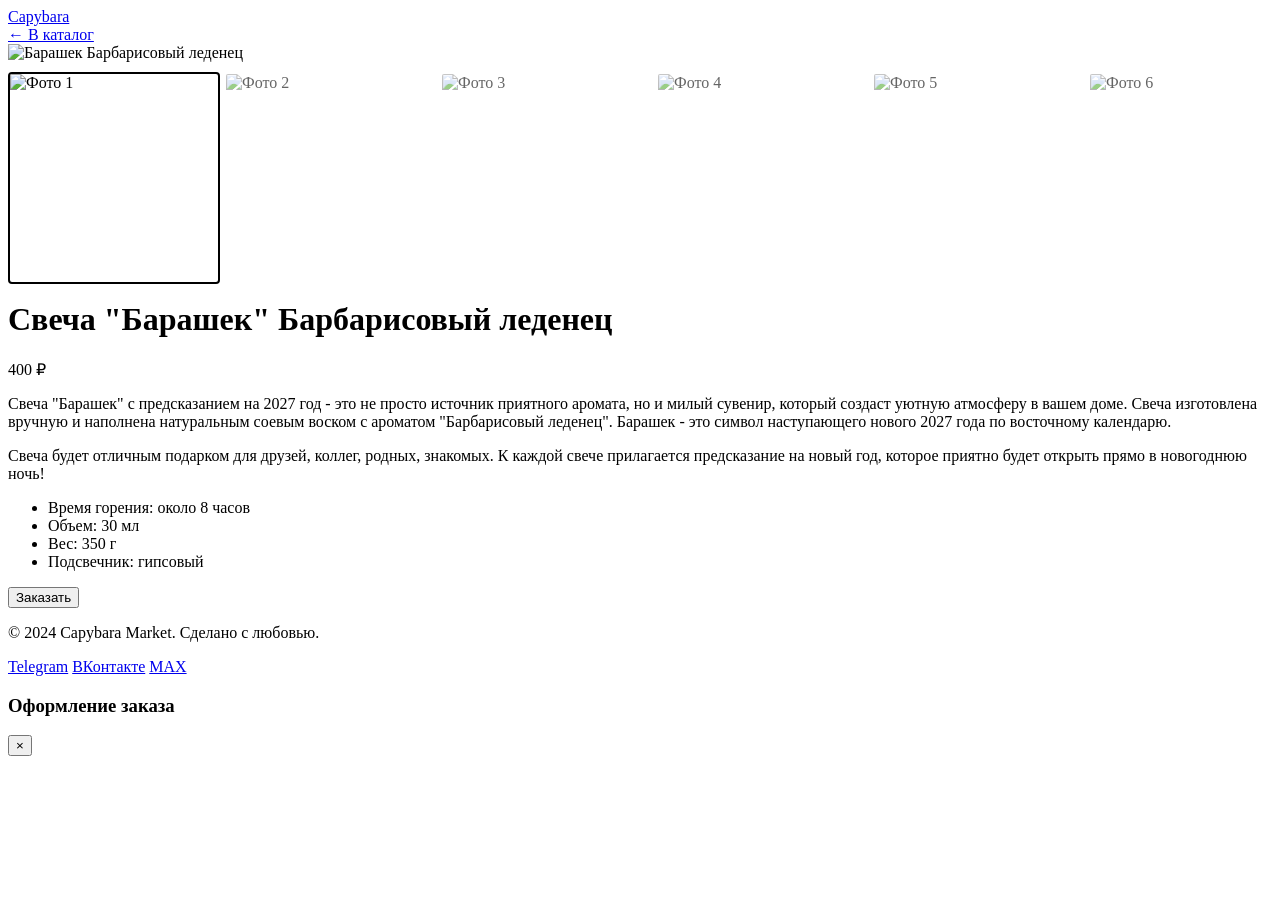
==== commit 53488f7f: "Update product-1.html" ====
--- a/product-1.html
+++ b/product-1.html
@@ -36,7 +36,7 @@
 
         <div class="product-info">
             <h1>Свеча "Барашек" Барбарисовый леденец</h1>
-            <div class="price">1 200 ₽</div>
+            <div class="price">400 ₽</div>
             
             <div class="description">
                 <p>Свеча "Барашек" с предсказанием на 2027 год - это не просто источник приятного аромата, но и милый сувенир, который создаст уютную атмосферу в вашем доме. Свеча изготовлена вручную и наполнена натуральным соевым воском с ароматом "Барбарисовый леденец". Барашек - это символ наступающего нового 2027 года по восточному календарю.</p>
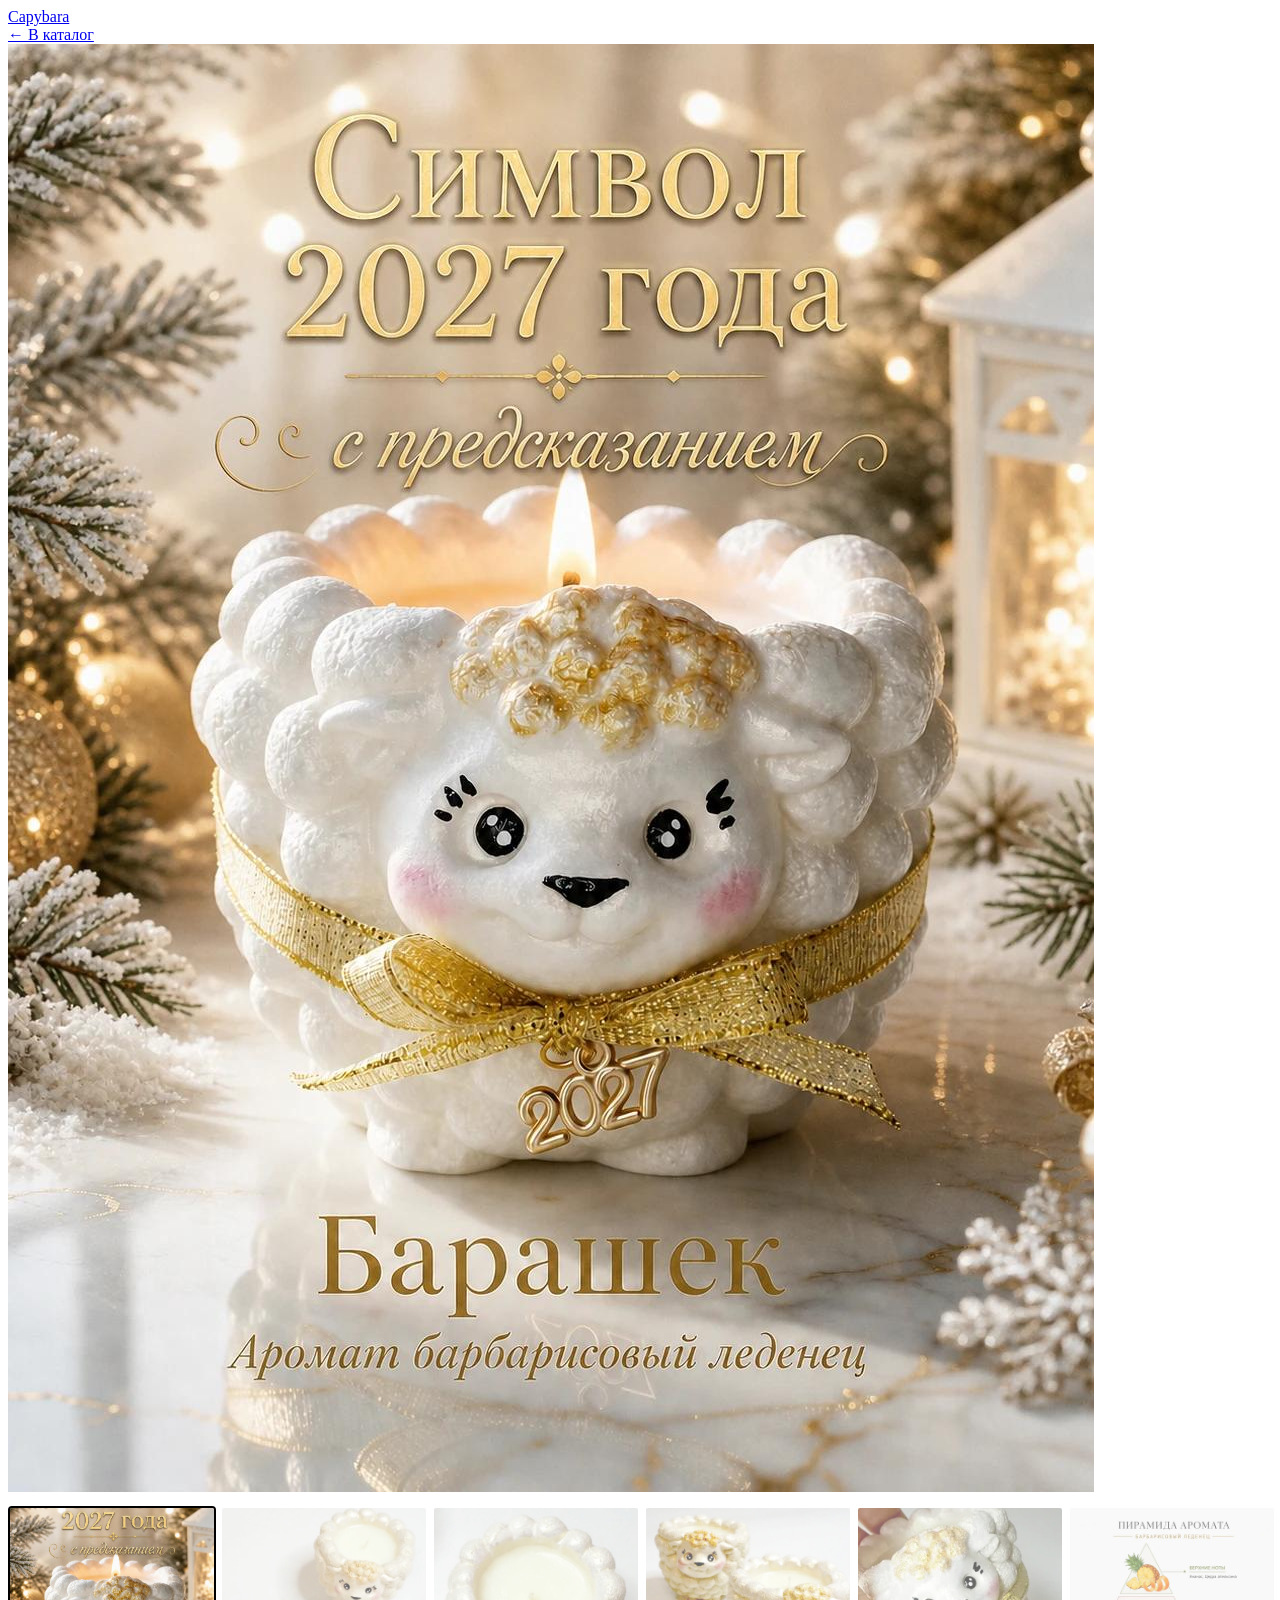
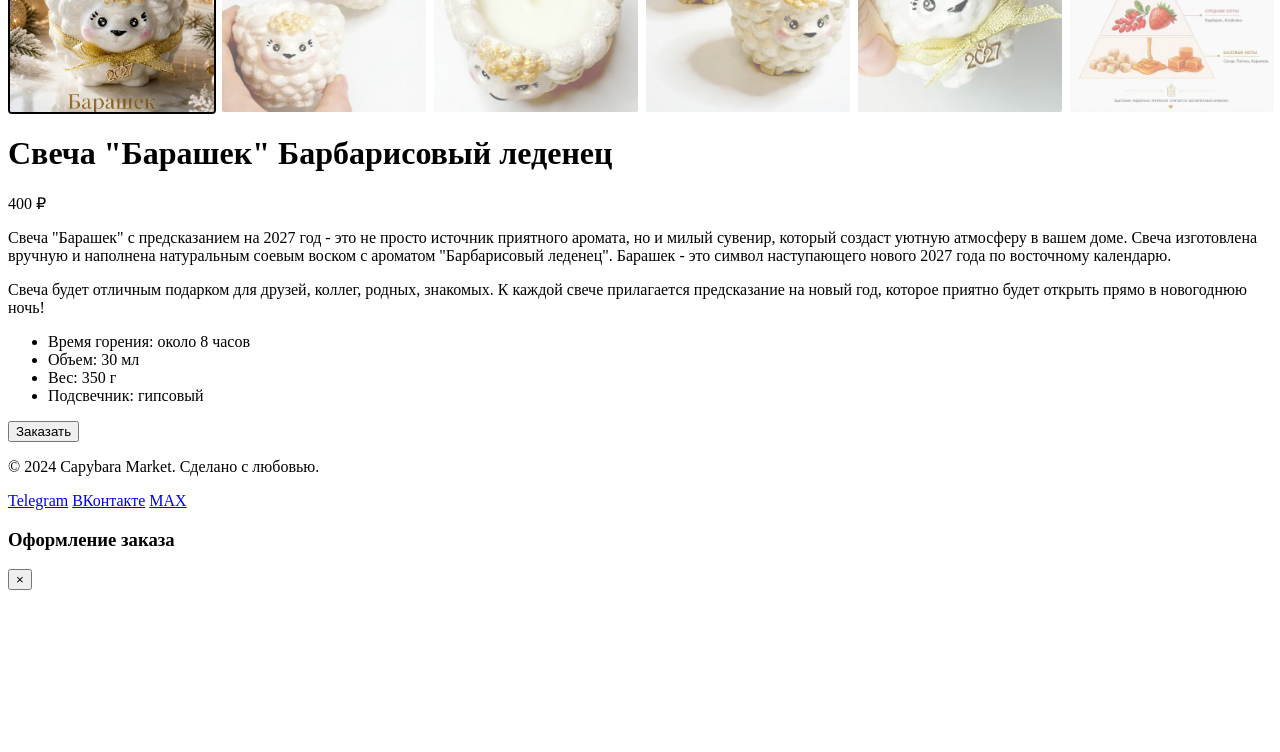
==== commit e116c26f: "Update product-1.html" ====
--- a/product-1.html
+++ b/product-1.html
@@ -21,16 +21,16 @@
     <main class="product-page">
         <div class="product-gallery">
             <!-- Главное фото (00.jpg) -->
-            <img src="https://disk.yandex.ru/d/nc4iJHT0gAjBhg/product-1/00.jpg" alt="Барашек Барбарисовый леденец" class="main-image" id="mainImage">
+            <img src="product-1/00.jpg" alt="Барашек Барбарисовый леденец" class="main-image" id="mainImage">
             
             <!-- Миниатюры (00.jpg - 05.jpg) -->
             <div class="thumbnail-list">
-                <img src="https://disk.yandex.ru/d/nc4iJHT0gAjBhg/product-1/00.jpg" onclick="changeImage(this)" class="active" alt="Фото 1">
-                <img src="https://disk.yandex.ru/d/nc4iJHT0gAjBhg/product-1/01.jpg" onclick="changeImage(this)" alt="Фото 2">
-                <img src="https://disk.yandex.ru/d/nc4iJHT0gAjBhg/product-1/02.jpg" onclick="changeImage(this)" alt="Фото 3">
-                <img src="https://disk.yandex.ru/d/nc4iJHT0gAjBhg/product-1/03.jpg" onclick="changeImage(this)" alt="Фото 4">
-                <img src="https://disk.yandex.ru/d/nc4iJHT0gAjBhg/product-1/04.jpg" onclick="changeImage(this)" alt="Фото 5">
-                <img src="https://disk.yandex.ru/d/nc4iJHT0gAjBhg/product-1/05.jpg" onclick="changeImage(this)" alt="Фото 6">
+                <img src="product-1/00.jpg" onclick="changeImage(this)" class="active" alt="Фото 1">
+                <img src="product-1/01.jpg" onclick="changeImage(this)" alt="Фото 2">
+                <img src="product-1/02.jpg" onclick="changeImage(this)" alt="Фото 3">
+                <img src="product-1/03.jpg" onclick="changeImage(this)" alt="Фото 4">
+                <img src="product-1/04.jpg" onclick="changeImage(this)" alt="Фото 5">
+                <img src="product-1/05.jpg" onclick="changeImage(this)" alt="Фото 6">
             </div>
         </div>
 
